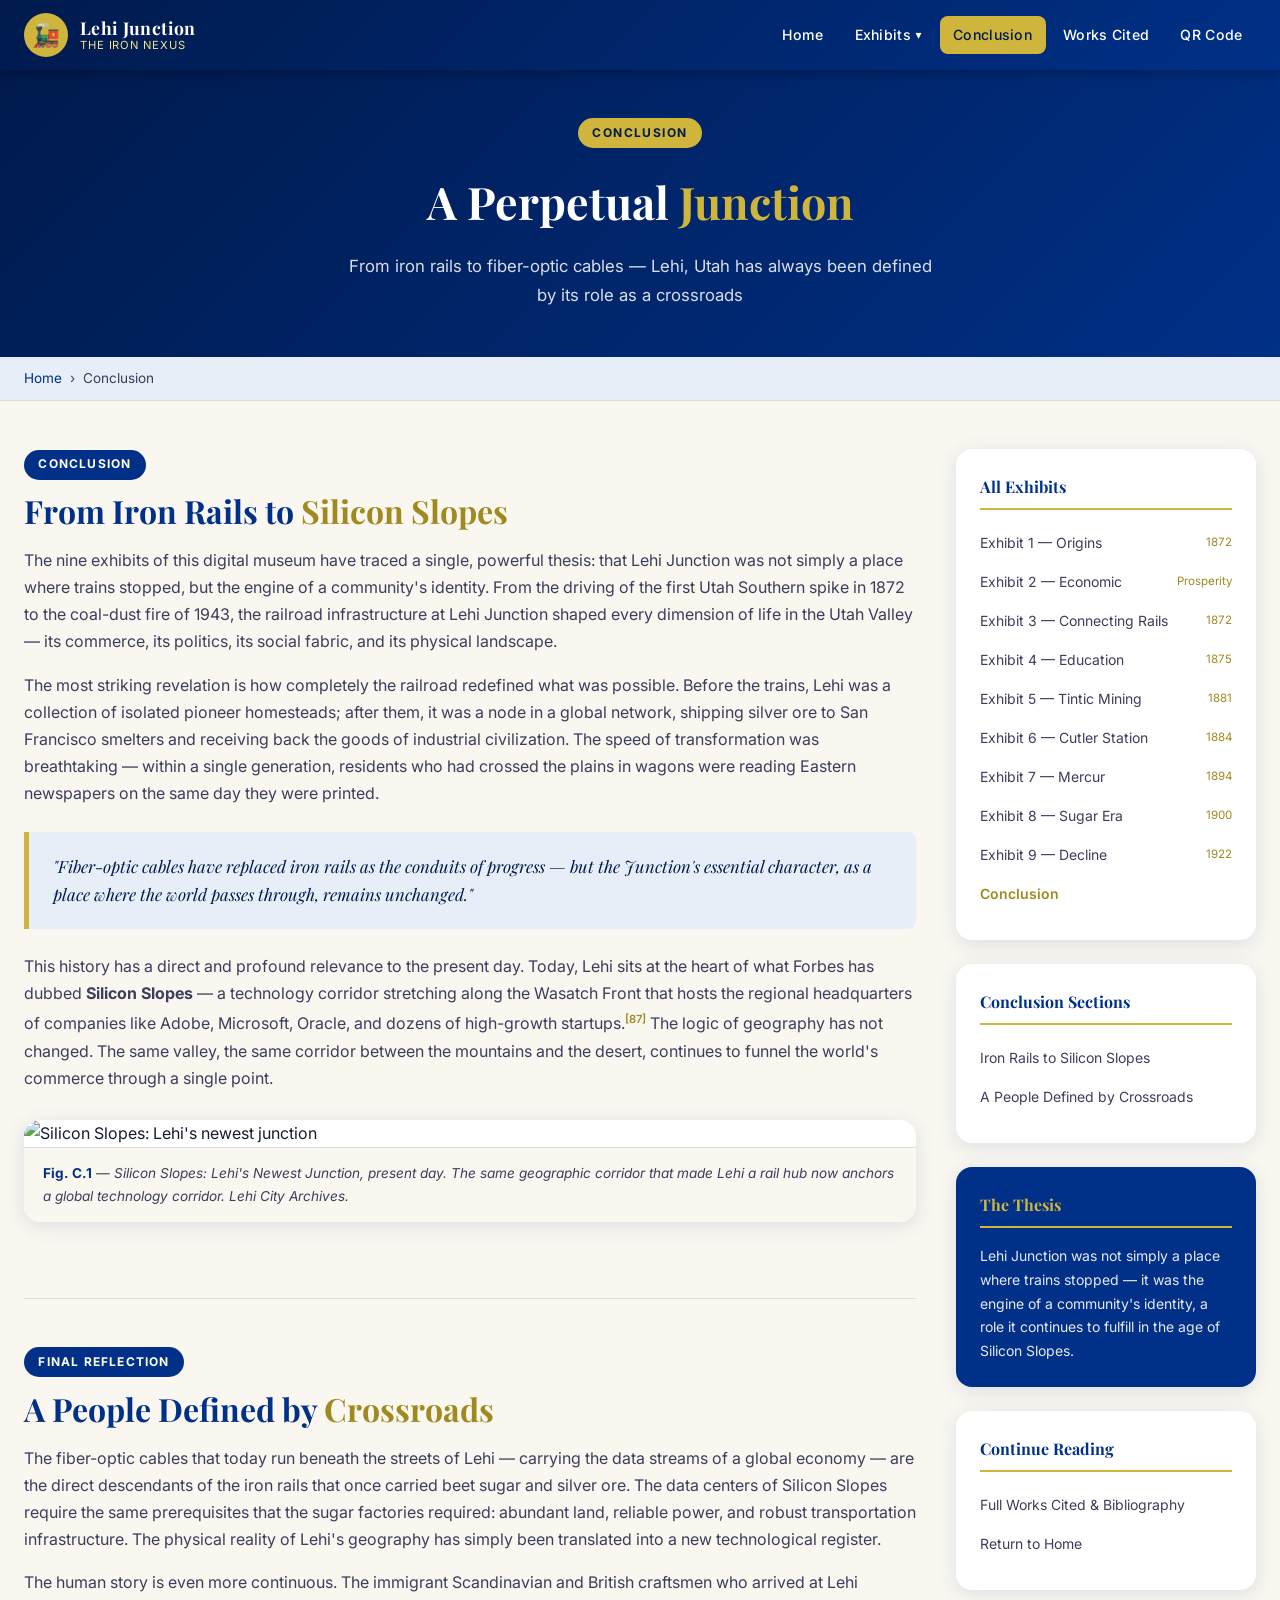
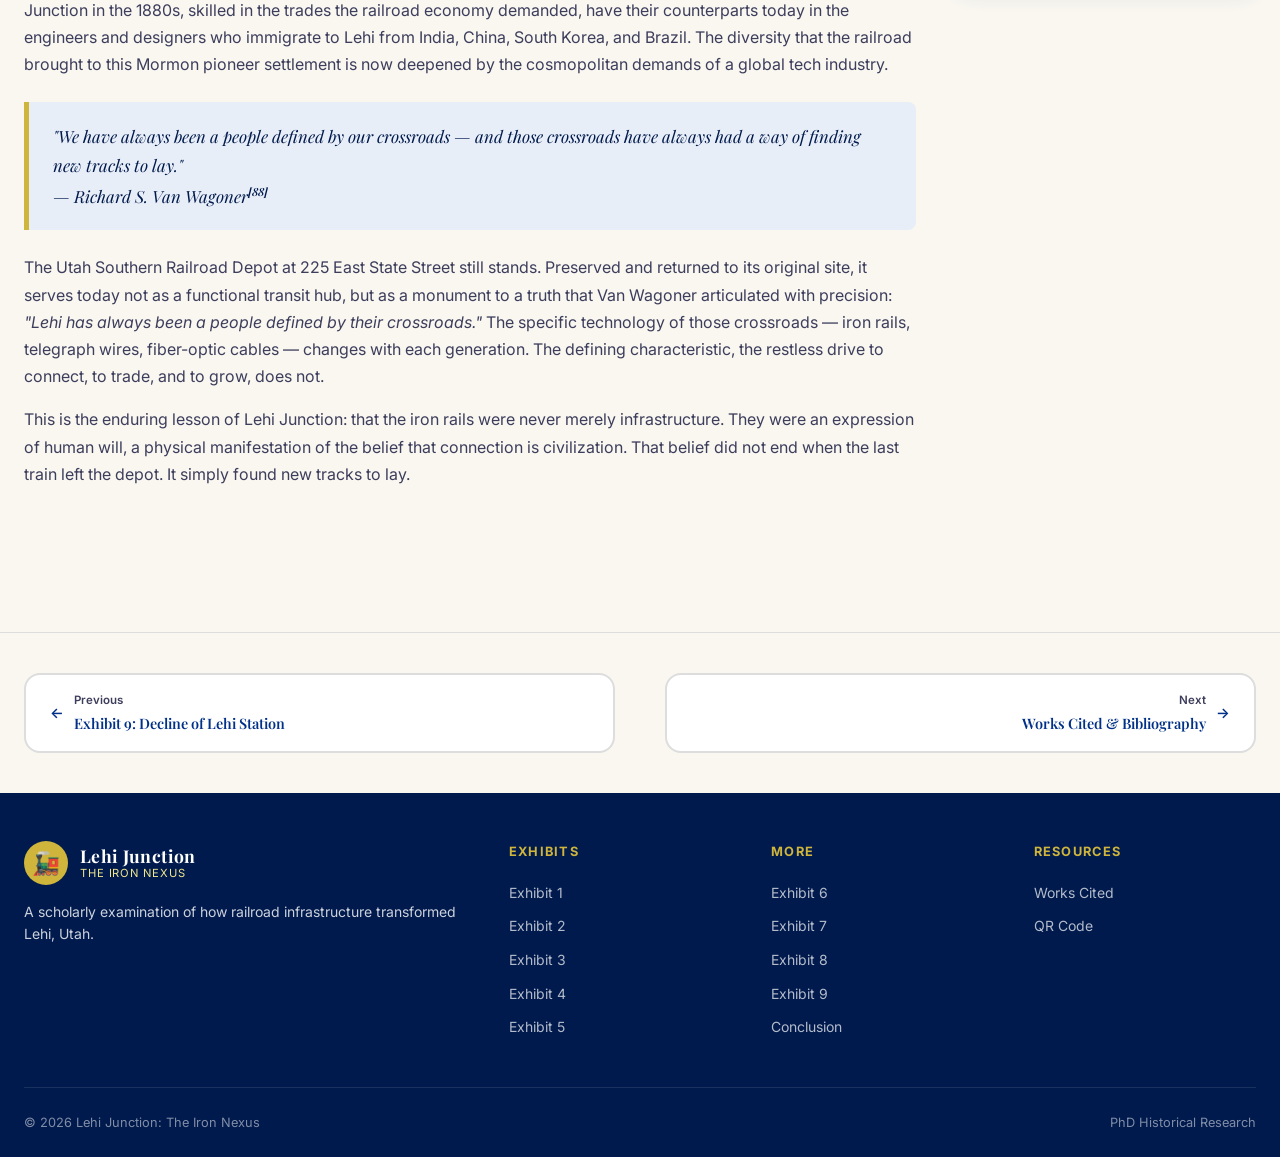
==== conclusion.html @ 0d0f98c5 "Initial commit: Iron Nexus PhD website — Lehi Junction: The Iron Nexus" ====
<!DOCTYPE html>
<html lang="en">
<head>
  <meta charset="UTF-8" /><meta name="viewport" content="width=device-width, initial-scale=1.0" />
  <meta name="description" content="Conclusion: A Perpetual Junction — From iron rails to fiber-optic cables, Lehi, Utah has always been defined by its role as a crossroads of commerce, culture, and connectivity." />
  <title>Conclusion: A Perpetual Junction | Lehi Junction: The Iron Nexus</title>
  <link rel="preconnect" href="https://fonts.googleapis.com" /><link rel="preconnect" href="https://fonts.gstatic.com" crossorigin />
  <link href="https://fonts.googleapis.com/css2?family=Playfair+Display:ital,wght@0,400;0,700;1,400&family=Inter:wght@400;500;600;700&display=swap" rel="stylesheet" />
  <link rel="stylesheet" href="css/styles.css" />
</head>
<body>
  <a class="skip-link" href="#main-content">Skip to main content</a>
  <header id="site-header" role="banner"><div class="header-inner"><a href="index.html" class="site-logo" aria-label="Iron Nexus Home"><div class="logo-icon">🚂</div><div class="logo-text"><span class="logo-title">Lehi Junction</span><span class="logo-sub">The Iron Nexus</span></div></a><button class="menu-toggle" aria-label="Toggle navigation" aria-expanded="false">☰</button><nav id="primary-nav" class="primary-nav" aria-label="Primary navigation"><a href="index.html">Home</a><div class="nav-dropdown"><a href="index.html#exhibits" aria-haspopup="true">Exhibits</a><ul class="dropdown-menu" role="menu"><li><a href="exhibit1.html">Exhibit 1 <span class="exhibit-year">1872</span></a></li><li><a href="exhibit2.html">Exhibit 2 <span class="exhibit-year">Economic</span></a></li><li><a href="exhibit3.html">Exhibit 3 <span class="exhibit-year">1872 Rails</span></a></li><li><a href="exhibit4.html">Exhibit 4 <span class="exhibit-year">1875</span></a></li><li><a href="exhibit5.html">Exhibit 5 <span class="exhibit-year">1881</span></a></li><li><a href="exhibit6.html">Exhibit 6 <span class="exhibit-year">1884</span></a></li><li><a href="exhibit7.html">Exhibit 7 <span class="exhibit-year">1894</span></a></li><li><a href="exhibit8.html">Exhibit 8 <span class="exhibit-year">1900</span></a></li><li><a href="exhibit9.html">Exhibit 9 <span class="exhibit-year">1922</span></a></li></ul></div><a href="conclusion.html">Conclusion</a><a href="works-cited.html">Works Cited</a><a href="index.html#qr-section">QR Code</a></nav></div></header>

  <div class="page-banner">
    <div class="banner-eyebrow">Conclusion</div>
    <h1>A Perpetual <span>Junction</span></h1>
    <p>From iron rails to fiber-optic cables — Lehi, Utah has always been defined by its role as a crossroads</p>
  </div>
  <nav class="breadcrumb" aria-label="Breadcrumb"><ol><li><a href="index.html">Home</a></li><li><span aria-current="page">Conclusion</span></li></ol></nav>

  <main id="main-content">
    <div class="exhibit-layout">
      <article class="exhibit-content">

        <section class="station" id="conclusion-main">
          <span class="station-label">Conclusion</span>
          <h2>From Iron Rails to <span>Silicon Slopes</span></h2>
          <p>The nine exhibits of this digital museum have traced a single, powerful thesis: that Lehi Junction was not simply a place where trains stopped, but the engine of a community's identity. From the driving of the first Utah Southern spike in 1872 to the coal-dust fire of 1943, the railroad infrastructure at Lehi Junction shaped every dimension of life in the Utah Valley — its commerce, its politics, its social fabric, and its physical landscape.</p>
          <p>The most striking revelation is how completely the railroad redefined what was possible. Before the trains, Lehi was a collection of isolated pioneer homesteads; after them, it was a node in a global network, shipping silver ore to San Francisco smelters and receiving back the goods of industrial civilization. The speed of transformation was breathtaking — within a single generation, residents who had crossed the plains in wagons were reading Eastern newspapers on the same day they were printed.</p>
          <div class="pull-quote">"Fiber-optic cables have replaced iron rails as the conduits of progress — but the Junction's essential character, as a place where the world passes through, remains unchanged."</div>
          <p>This history has a direct and profound relevance to the present day. Today, Lehi sits at the heart of what Forbes has dubbed <strong>Silicon Slopes</strong> — a technology corridor stretching along the Wasatch Front that hosts the regional headquarters of companies like Adobe, Microsoft, Oracle, and dozens of high-growth startups.<sup><a href="works-cited.html#fn87">[87]</a></sup> The logic of geography has not changed. The same valley, the same corridor between the mountains and the desert, continues to funnel the world's commerce through a single point.</p>
          <figure class="exhibit-figure">
            <img src="images/picture27.jpeg" alt="Silicon Slopes: Lehi's newest junction" />
            <figcaption><strong>Fig. C.1</strong> — Silicon Slopes: Lehi's Newest Junction, present day. The same geographic corridor that made Lehi a rail hub now anchors a global technology corridor. <em>Lehi City Archives.</em></figcaption>
          </figure>
        </section>

        <section class="station" id="conclusion-legacy">
          <span class="station-label">Final Reflection</span>
          <h2>A People Defined by <span>Crossroads</span></h2>
          <p>The fiber-optic cables that today run beneath the streets of Lehi — carrying the data streams of a global economy — are the direct descendants of the iron rails that once carried beet sugar and silver ore. The data centers of Silicon Slopes require the same prerequisites that the sugar factories required: abundant land, reliable power, and robust transportation infrastructure. The physical reality of Lehi's geography has simply been translated into a new technological register.</p>
          <p>The human story is even more continuous. The immigrant Scandinavian and British craftsmen who arrived at Lehi Junction in the 1880s, skilled in the trades the railroad economy demanded, have their counterparts today in the engineers and designers who immigrate to Lehi from India, China, South Korea, and Brazil. The diversity that the railroad brought to this Mormon pioneer settlement is now deepened by the cosmopolitan demands of a global tech industry.</p>
          <div class="pull-quote">"We have always been a people defined by our crossroads — and those crossroads have always had a way of finding new tracks to lay."<br><cite>— Richard S. Van Wagoner<sup><a href="works-cited.html#fn88" style="color:inherit;">[88]</a></sup></cite></div>
          <p>The Utah Southern Railroad Depot at 225 East State Street still stands. Preserved and returned to its original site, it serves today not as a functional transit hub, but as a monument to a truth that Van Wagoner articulated with precision: <em>"Lehi has always been a people defined by their crossroads."</em> The specific technology of those crossroads — iron rails, telegraph wires, fiber-optic cables — changes with each generation. The defining characteristic, the restless drive to connect, to trade, and to grow, does not.</p>
          <p>This is the enduring lesson of Lehi Junction: that the iron rails were never merely infrastructure. They were an expression of human will, a physical manifestation of the belief that connection is civilization. That belief did not end when the last train left the depot. It simply found new tracks to lay.</p>
        </section>

      </article>

      <aside class="exhibit-sidebar" aria-label="Exhibit navigation">
        <div class="sidebar-card"><h4>All Exhibits</h4><ul class="sidebar-nav-list"><li><a href="exhibit1.html">Exhibit 1 — Origins <span class="s-year">1872</span></a></li><li><a href="exhibit2.html">Exhibit 2 — Economic <span class="s-year">Prosperity</span></a></li><li><a href="exhibit3.html">Exhibit 3 — Connecting Rails <span class="s-year">1872</span></a></li><li><a href="exhibit4.html">Exhibit 4 — Education <span class="s-year">1875</span></a></li><li><a href="exhibit5.html">Exhibit 5 — Tintic Mining <span class="s-year">1881</span></a></li><li><a href="exhibit6.html">Exhibit 6 — Cutler Station <span class="s-year">1884</span></a></li><li><a href="exhibit7.html">Exhibit 7 — Mercur <span class="s-year">1894</span></a></li><li><a href="exhibit8.html">Exhibit 8 — Sugar Era <span class="s-year">1900</span></a></li><li><a href="exhibit9.html">Exhibit 9 — Decline <span class="s-year">1922</span></a></li><li><a href="conclusion.html" class="current">Conclusion</a></li></ul></div>
        <div class="sidebar-card"><h4>Conclusion Sections</h4><ul class="sidebar-nav-list"><li><a href="#conclusion-main">Iron Rails to Silicon Slopes</a></li><li><a href="#conclusion-legacy">A People Defined by Crossroads</a></li></ul></div>
        <div class="sidebar-card" style="background:var(--blue-primary);color:#fff;"><h4 style="color:var(--gold-primary);border-color:var(--gold-primary);">The Thesis</h4><p style="font-size:0.875rem;color:rgba(255,255,255,0.9);">Lehi Junction was not simply a place where trains stopped — it was the engine of a community's identity, a role it continues to fulfill in the age of Silicon Slopes.</p></div>
        <div class="sidebar-card"><h4>Continue Reading</h4><ul class="sidebar-nav-list"><li><a href="works-cited.html">Full Works Cited &amp; Bibliography</a></li><li><a href="index.html">Return to Home</a></li></ul></div>
      </aside>
    </div>

    <nav class="exhibit-pagination" aria-label="Exhibit navigation">
      <a href="exhibit9.html" class="prev"><span>←</span><span><span class="pag-label">Previous</span><span class="pag-title">Exhibit 9: Decline of Lehi Station</span></span></a>
      <a href="works-cited.html" class="next"><span><span class="pag-label">Next</span><span class="pag-title">Works Cited &amp; Bibliography</span></span><span>→</span></a>
    </nav>
  </main>

  <footer id="site-footer" role="contentinfo"><div class="footer-inner"><div class="footer-grid"><div class="footer-brand"><a href="index.html" class="site-logo"><div class="logo-icon">🚂</div><div class="logo-text"><span class="logo-title">Lehi Junction</span><span class="logo-sub">The Iron Nexus</span></div></a><p>A scholarly examination of how railroad infrastructure transformed Lehi, Utah.</p></div><div class="footer-col"><h5>Exhibits</h5><ul><li><a href="exhibit1.html">Exhibit 1</a></li><li><a href="exhibit2.html">Exhibit 2</a></li><li><a href="exhibit3.html">Exhibit 3</a></li><li><a href="exhibit4.html">Exhibit 4</a></li><li><a href="exhibit5.html">Exhibit 5</a></li></ul></div><div class="footer-col"><h5>More</h5><ul><li><a href="exhibit6.html">Exhibit 6</a></li><li><a href="exhibit7.html">Exhibit 7</a></li><li><a href="exhibit8.html">Exhibit 8</a></li><li><a href="exhibit9.html">Exhibit 9</a></li><li><a href="conclusion.html">Conclusion</a></li></ul></div><div class="footer-col"><h5>Resources</h5><ul><li><a href="works-cited.html">Works Cited</a></li><li><a href="index.html#qr-section">QR Code</a></li></ul></div></div><div class="footer-bottom"><span>&copy; 2026 Lehi Junction: The Iron Nexus</span><span>PhD Historical Research</span></div></div></footer>
  <script src="js/main.js"></script>
</body>
</html>
---- css/styles.css ----
/* ============================================================
   Iron Nexus — Lehi Junction Historical Website
   Color Theme: Blue (#003087) & Gold (#CFB53B)
   ============================================================ */

:root {
  --blue-primary: #003087;
  --blue-dark: #001a4d;
  --blue-mid: #1a4a8a;
  --blue-light: #e8eef7;
  --gold-primary: #CFB53B;
  --gold-light: #f0e68c;
  --gold-dark: #a08a20;
  --white: #ffffff;
  --off-white: #f9f7f0;
  --text-dark: #1a1a2e;
  --text-mid: #3d3d5c;
  --border: #ddd;
  --shadow: 0 4px 20px rgba(0, 48, 135, 0.12);
  --shadow-hover: 0 8px 32px rgba(0, 48, 135, 0.22);
  --radius: 8px;
  --radius-lg: 16px;
  --transition: all 0.3s ease;
  --font-serif: 'Playfair Display', 'Georgia', serif;
  --font-sans: 'Inter', 'Segoe UI', system-ui, sans-serif;
}

/* ── Reset & Base ── */
*, *::before, *::after { box-sizing: border-box; margin: 0; padding: 0; }

html { scroll-behavior: smooth; font-size: 16px; }

body {
  font-family: var(--font-sans);
  color: var(--text-dark);
  background: var(--off-white);
  line-height: 1.7;
  min-height: 100vh;
  display: flex;
  flex-direction: column;
}

img { max-width: 100%; height: auto; display: block; }
a { color: var(--blue-primary); text-decoration: none; transition: var(--transition); }
a:hover { color: var(--gold-dark); }
ul { list-style: none; }

/* ── Skip to Content ── */
.skip-link {
  position: absolute;
  top: -100%;
  left: 1rem;
  background: var(--gold-primary);
  color: var(--blue-dark);
  padding: 0.5rem 1rem;
  border-radius: var(--radius);
  font-weight: 700;
  z-index: 9999;
  transition: top 0.2s;
}
.skip-link:focus { top: 1rem; }

/* ── Header / Nav ── */
#site-header {
  background: linear-gradient(135deg, var(--blue-dark) 0%, var(--blue-primary) 100%);
  color: var(--white);
  position: sticky;
  top: 0;
  z-index: 1000;
  box-shadow: 0 2px 12px rgba(0,0,0,0.3);
}

.header-inner {
  max-width: 1280px;
  margin: 0 auto;
  padding: 0 1.5rem;
  display: flex;
  align-items: center;
  justify-content: space-between;
  height: 70px;
}

.site-logo {
  display: flex;
  align-items: center;
  gap: 0.75rem;
  text-decoration: none;
}
.site-logo .logo-icon {
  width: 44px;
  height: 44px;
  background: var(--gold-primary);
  border-radius: 50%;
  display: flex;
  align-items: center;
  justify-content: center;
  font-size: 1.4rem;
  flex-shrink: 0;
}
.site-logo .logo-text {
  display: flex;
  flex-direction: column;
  line-height: 1.15;
}
.site-logo .logo-title {
  font-family: var(--font-serif);
  font-size: 1.1rem;
  font-weight: 700;
  color: var(--white);
  letter-spacing: 0.02em;
}
.site-logo .logo-sub {
  font-size: 0.7rem;
  color: var(--gold-light);
  letter-spacing: 0.08em;
  text-transform: uppercase;
}

/* Desktop Nav */
.primary-nav { display: flex; align-items: center; gap: 0.25rem; }
.primary-nav a {
  color: var(--white);
  padding: 0.45rem 0.85rem;
  border-radius: var(--radius);
  font-size: 0.88rem;
  font-weight: 500;
  letter-spacing: 0.02em;
  transition: var(--transition);
  white-space: nowrap;
}
.primary-nav a:hover,
.primary-nav a.active {
  background: var(--gold-primary);
  color: var(--blue-dark);
}

/* Exhibits Dropdown */
.nav-dropdown { position: relative; }
.nav-dropdown > a {
  display: flex;
  align-items: center;
  gap: 0.3rem;
}
.nav-dropdown > a::after {
  content: '▾';
  font-size: 0.75rem;
}
.dropdown-menu {
  display: none;
  position: absolute;
  top: calc(100% + 0.5rem);
  left: 0;
  background: var(--blue-dark);
  border: 1px solid var(--gold-primary);
  border-radius: var(--radius);
  min-width: 260px;
  padding: 0.5rem 0;
  box-shadow: var(--shadow-hover);
  z-index: 200;
}
.nav-dropdown:hover .dropdown-menu,
.nav-dropdown:focus-within .dropdown-menu { display: block; }
.dropdown-menu a {
  display: block;
  padding: 0.55rem 1.2rem;
  font-size: 0.85rem;
  border-radius: 0;
  color: var(--white);
}
.dropdown-menu a:hover {
  background: var(--gold-primary);
  color: var(--blue-dark);
}
.dropdown-menu .exhibit-year {
  color: var(--gold-light);
  font-size: 0.75rem;
  margin-left: 0.4rem;
}

/* Mobile Menu Toggle */
.menu-toggle {
  display: none;
  background: none;
  border: 2px solid var(--gold-primary);
  color: var(--white);
  padding: 0.4rem 0.7rem;
  border-radius: var(--radius);
  cursor: pointer;
  font-size: 1.3rem;
  line-height: 1;
}

/* ── Hero ── */
.hero {
  background: linear-gradient(160deg, var(--blue-dark) 0%, var(--blue-primary) 50%, var(--blue-mid) 100%);
  color: var(--white);
  padding: 5rem 1.5rem 4rem;
  text-align: center;
  position: relative;
  overflow: hidden;
}
.hero::before {
  content: '';
  position: absolute;
  inset: 0;
  background: url("data:image/svg+xml,%3Csvg width='60' height='60' viewBox='0 0 60 60' xmlns='http://www.w3.org/2000/svg'%3E%3Cg fill='none' fill-rule='evenodd'%3E%3Cg fill='%23CFB53B' fill-opacity='0.04'%3E%3Cpath d='M36 34v-4h-2v4h-4v2h4v4h2v-4h4v-2h-4zm0-30V0h-2v4h-4v2h4v4h2V6h4V4h-4zM6 34v-4H4v4H0v2h4v4h2v-4h4v-2H6zM6 4V0H4v4H0v2h4v4h2V6h4V4H6z'/%3E%3C/g%3E%3C/g%3E%3C/svg%3E");
}
.hero-inner { max-width: 880px; margin: 0 auto; position: relative; }
.hero-eyebrow {
  display: inline-block;
  background: var(--gold-primary);
  color: var(--blue-dark);
  font-size: 0.78rem;
  font-weight: 700;
  letter-spacing: 0.12em;
  text-transform: uppercase;
  padding: 0.35rem 1rem;
  border-radius: 100px;
  margin-bottom: 1.5rem;
}
.hero h1 {
  font-family: var(--font-serif);
  font-size: clamp(2.2rem, 5vw, 3.8rem);
  font-weight: 700;
  line-height: 1.2;
  margin-bottom: 1.25rem;
  letter-spacing: -0.01em;
}
.hero h1 span { color: var(--gold-primary); }
.hero-subtitle {
  font-size: clamp(1rem, 2vw, 1.2rem);
  color: rgba(255,255,255,0.85);
  max-width: 640px;
  margin: 0 auto 2.5rem;
}
.hero-cta-group { display: flex; gap: 1rem; justify-content: center; flex-wrap: wrap; }
.btn {
  display: inline-flex;
  align-items: center;
  gap: 0.5rem;
  padding: 0.75rem 1.75rem;
  border-radius: 100px;
  font-size: 0.95rem;
  font-weight: 600;
  cursor: pointer;
  border: 2px solid transparent;
  transition: var(--transition);
  text-decoration: none;
}
.btn-primary {
  background: var(--gold-primary);
  color: var(--blue-dark);
  border-color: var(--gold-primary);
}
.btn-primary:hover {
  background: var(--gold-dark);
  border-color: var(--gold-dark);
  color: var(--white);
  transform: translateY(-2px);
  box-shadow: 0 6px 20px rgba(207,181,59,0.4);
}
.btn-outline {
  background: transparent;
  color: var(--white);
  border-color: rgba(255,255,255,0.5);
}
.btn-outline:hover {
  background: rgba(255,255,255,0.1);
  border-color: var(--white);
  color: var(--white);
  transform: translateY(-2px);
}

/* ── Page Banner (inner pages) ── */
.page-banner {
  background: linear-gradient(135deg, var(--blue-dark) 0%, var(--blue-primary) 100%);
  color: var(--white);
  padding: 3rem 1.5rem;
  text-align: center;
}
.page-banner .banner-eyebrow {
  display: inline-block;
  background: var(--gold-primary);
  color: var(--blue-dark);
  font-size: 0.75rem;
  font-weight: 700;
  letter-spacing: 0.12em;
  text-transform: uppercase;
  padding: 0.3rem 0.9rem;
  border-radius: 100px;
  margin-bottom: 1rem;
}
.page-banner h1 {
  font-family: var(--font-serif);
  font-size: clamp(1.8rem, 4vw, 2.8rem);
  font-weight: 700;
  margin-bottom: 0.75rem;
}
.page-banner h1 span { color: var(--gold-primary); }
.page-banner p {
  color: rgba(255,255,255,0.85);
  font-size: 1.05rem;
  max-width: 600px;
  margin: 0 auto;
}

/* ── Breadcrumb ── */
.breadcrumb {
  background: var(--blue-light);
  border-bottom: 1px solid var(--border);
  padding: 0.6rem 1.5rem;
}
.breadcrumb ol {
  max-width: 1280px;
  margin: 0 auto;
  display: flex;
  align-items: center;
  gap: 0.5rem;
  flex-wrap: wrap;
  list-style: none;
  font-size: 0.85rem;
}
.breadcrumb li + li::before { content: '›'; color: var(--text-mid); margin-right: 0.5rem; }
.breadcrumb a { color: var(--blue-primary); }
.breadcrumb span { color: var(--text-mid); }

/* ── Main Content ── */
main { flex: 1; }
.container {
  max-width: 1280px;
  margin: 0 auto;
  padding: 0 1.5rem;
}
.section { padding: 4rem 1.5rem; }
.section-center { text-align: center; }
.section-title {
  font-family: var(--font-serif);
  font-size: clamp(1.6rem, 3vw, 2.4rem);
  font-weight: 700;
  color: var(--blue-primary);
  margin-bottom: 0.5rem;
}
.section-title span { color: var(--gold-dark); }
.section-lead {
  color: var(--text-mid);
  font-size: 1.05rem;
  max-width: 640px;
  margin: 0 auto 2.5rem;
}
.gold-rule {
  width: 60px;
  height: 4px;
  background: var(--gold-primary);
  border-radius: 2px;
  margin: 0.75rem auto 2rem;
}

/* ── Exhibit Grid (Home) ── */
.exhibit-grid {
  display: grid;
  grid-template-columns: repeat(auto-fill, minmax(300px, 1fr));
  gap: 1.75rem;
  max-width: 1280px;
  margin: 0 auto;
}
.exhibit-card {
  background: var(--white);
  border-radius: var(--radius-lg);
  overflow: hidden;
  box-shadow: var(--shadow);
  transition: var(--transition);
  display: flex;
  flex-direction: column;
}
.exhibit-card:hover {
  transform: translateY(-5px);
  box-shadow: var(--shadow-hover);
}
.card-thumb {
  height: 200px;
  overflow: hidden;
  background: var(--blue-light);
  position: relative;
}
.card-thumb img {
  width: 100%;
  height: 100%;
  object-fit: cover;
  transition: transform 0.4s ease;
}
.exhibit-card:hover .card-thumb img { transform: scale(1.05); }
.card-thumb .card-year-badge {
  position: absolute;
  top: 1rem;
  left: 1rem;
  background: var(--gold-primary);
  color: var(--blue-dark);
  font-size: 0.75rem;
  font-weight: 700;
  padding: 0.25rem 0.7rem;
  border-radius: 100px;
  letter-spacing: 0.06em;
}
.card-thumb .card-no-img {
  width: 100%;
  height: 100%;
  display: flex;
  align-items: center;
  justify-content: center;
  font-size: 3rem;
  color: var(--blue-primary);
  opacity: 0.35;
}
.card-body {
  padding: 1.4rem 1.5rem;
  flex: 1;
  display: flex;
  flex-direction: column;
}
.card-exhibit-num {
  font-size: 0.73rem;
  font-weight: 700;
  letter-spacing: 0.1em;
  text-transform: uppercase;
  color: var(--gold-dark);
  margin-bottom: 0.3rem;
}
.card-body h3 {
  font-family: var(--font-serif);
  font-size: 1.15rem;
  color: var(--blue-primary);
  margin-bottom: 0.6rem;
  line-height: 1.3;
}
.card-body p {
  font-size: 0.9rem;
  color: var(--text-mid);
  flex: 1;
  margin-bottom: 1.2rem;
}
.card-link {
  display: inline-flex;
  align-items: center;
  gap: 0.4rem;
  font-size: 0.88rem;
  font-weight: 600;
  color: var(--blue-primary);
  border-bottom: 2px solid transparent;
  padding-bottom: 2px;
  transition: var(--transition);
  align-self: flex-start;
}
.card-link:hover {
  color: var(--gold-dark);
  border-color: var(--gold-primary);
}
.card-link::after { content: '→'; }

/* ── Exhibit Page Layout ── */
.exhibit-layout {
  display: grid;
  grid-template-columns: 1fr 300px;
  gap: 2.5rem;
  max-width: 1280px;
  margin: 0 auto;
  padding: 3rem 1.5rem;
}
.exhibit-content {}
.exhibit-sidebar {}

/* Stations */
.station {
  margin-bottom: 3rem;
  padding-bottom: 3rem;
  border-bottom: 1px solid var(--border);
}
.station:last-child { border-bottom: none; }
.station-label {
  display: inline-flex;
  align-items: center;
  gap: 0.5rem;
  background: var(--blue-primary);
  color: var(--white);
  font-size: 0.75rem;
  font-weight: 700;
  letter-spacing: 0.1em;
  text-transform: uppercase;
  padding: 0.3rem 0.9rem;
  border-radius: 100px;
  margin-bottom: 0.75rem;
}
.station h2 {
  font-family: var(--font-serif);
  font-size: clamp(1.4rem, 2.5vw, 2rem);
  color: var(--blue-primary);
  margin-bottom: 1rem;
  line-height: 1.25;
}
.station h2 span { color: var(--gold-dark); }
.station p { margin-bottom: 1rem; color: var(--text-mid); }
.station p:last-child { margin-bottom: 0; }

/* Pull Quote */
.pull-quote {
  border-left: 5px solid var(--gold-primary);
  background: var(--blue-light);
  padding: 1.25rem 1.5rem;
  border-radius: 0 var(--radius) var(--radius) 0;
  margin: 1.5rem 0;
  font-family: var(--font-serif);
  font-size: 1.05rem;
  color: var(--blue-dark);
  font-style: italic;
}

/* Exhibit Images */
.exhibit-figure {
  margin: 1.75rem 0;
  background: var(--white);
  border-radius: var(--radius-lg);
  overflow: hidden;
  box-shadow: var(--shadow);
}
.exhibit-figure img {
  width: 100%;
  height: auto;
  max-height: 480px;
  object-fit: cover;
}
.exhibit-figure figcaption {
  padding: 0.85rem 1.2rem;
  font-size: 0.85rem;
  color: var(--text-mid);
  border-top: 1px solid var(--border);
  background: var(--off-white);
  font-style: italic;
}
.exhibit-figure figcaption strong {
  color: var(--blue-primary);
  font-style: normal;
}

/* Two-column figure row */
.figure-row {
  display: grid;
  grid-template-columns: 1fr 1fr;
  gap: 1.25rem;
  margin: 1.75rem 0;
}

/* Footnote references */
sup a {
  font-size: 0.7rem;
  color: var(--gold-dark);
  font-weight: 600;
}
sup a:hover { color: var(--blue-primary); }

/* ── Sidebar ── */
.sidebar-card {
  background: var(--white);
  border-radius: var(--radius-lg);
  padding: 1.5rem;
  box-shadow: var(--shadow);
  margin-bottom: 1.5rem;
}
.sidebar-card h4 {
  font-family: var(--font-serif);
  font-size: 1rem;
  color: var(--blue-primary);
  margin-bottom: 1rem;
  padding-bottom: 0.5rem;
  border-bottom: 2px solid var(--gold-primary);
}
.sidebar-nav-list li { margin-bottom: 0.35rem; }
.sidebar-nav-list a {
  font-size: 0.875rem;
  color: var(--text-mid);
  display: flex;
  align-items: center;
  gap: 0.4rem;
  padding: 0.3rem 0;
  transition: var(--transition);
}
.sidebar-nav-list a:hover { color: var(--blue-primary); padding-left: 0.3rem; }
.sidebar-nav-list a.current { color: var(--gold-dark); font-weight: 600; }
.sidebar-nav-list a .s-year {
  font-size: 0.72rem;
  color: var(--gold-dark);
  margin-left: auto;
}

/* ── QR Code Section ── */
.qr-section {
  background: linear-gradient(135deg, var(--blue-dark) 0%, var(--blue-primary) 100%);
  color: var(--white);
  padding: 4rem 1.5rem;
  text-align: center;
}
.qr-inner { max-width: 700px; margin: 0 auto; }
.qr-section h2 {
  font-family: var(--font-serif);
  font-size: 2rem;
  margin-bottom: 0.75rem;
}
.qr-section h2 span { color: var(--gold-primary); }
.qr-section p {
  color: rgba(255,255,255,0.85);
  margin-bottom: 2rem;
  font-size: 1rem;
}
.qr-box {
  display: inline-flex;
  flex-direction: column;
  align-items: center;
  gap: 1rem;
  background: var(--white);
  padding: 2rem;
  border-radius: var(--radius-lg);
  box-shadow: 0 8px 40px rgba(0,0,0,0.3);
}
.qr-box img { width: 200px; height: 200px; }
.qr-box p {
  color: var(--blue-primary);
  font-size: 0.85rem;
  font-weight: 600;
  margin: 0;
}

/* ── Timeline (Home page) ── */
.timeline {
  position: relative;
  max-width: 900px;
  margin: 0 auto;
  padding: 2rem 0;
}
.timeline::before {
  content: '';
  position: absolute;
  left: 50%;
  top: 0;
  bottom: 0;
  width: 3px;
  background: linear-gradient(to bottom, var(--gold-primary), var(--blue-primary));
  transform: translateX(-50%);
}
.timeline-item {
  display: flex;
  justify-content: flex-end;
  padding-right: calc(50% + 2rem);
  margin-bottom: 2.5rem;
  position: relative;
}
.timeline-item:nth-child(even) {
  justify-content: flex-start;
  padding-right: 0;
  padding-left: calc(50% + 2rem);
}
.timeline-dot {
  position: absolute;
  left: 50%;
  top: 1rem;
  transform: translateX(-50%);
  width: 16px;
  height: 16px;
  background: var(--gold-primary);
  border: 3px solid var(--white);
  border-radius: 50%;
  box-shadow: 0 0 0 3px var(--blue-primary);
  z-index: 1;
}
.timeline-card {
  background: var(--white);
  border-radius: var(--radius-lg);
  padding: 1.25rem 1.5rem;
  box-shadow: var(--shadow);
  max-width: 360px;
  transition: var(--transition);
}
.timeline-card:hover { box-shadow: var(--shadow-hover); transform: scale(1.02); }
.timeline-year {
  font-size: 0.75rem;
  font-weight: 700;
  letter-spacing: 0.08em;
  color: var(--gold-dark);
  text-transform: uppercase;
  margin-bottom: 0.3rem;
}
.timeline-card h4 {
  font-family: var(--font-serif);
  font-size: 1rem;
  color: var(--blue-primary);
  margin-bottom: 0.4rem;
}
.timeline-card p { font-size: 0.875rem; color: var(--text-mid); }
.timeline-card a {
  font-size: 0.82rem;
  font-weight: 600;
  color: var(--blue-primary);
  display: inline-flex;
  align-items: center;
  gap: 0.3rem;
  margin-top: 0.6rem;
}
.timeline-card a:hover { color: var(--gold-dark); }

/* ── Stats Bar ── */
.stats-bar {
  background: var(--blue-primary);
  color: var(--white);
  padding: 2.5rem 1.5rem;
}
.stats-grid {
  max-width: 1280px;
  margin: 0 auto;
  display: grid;
  grid-template-columns: repeat(auto-fit, minmax(160px, 1fr));
  gap: 1.5rem;
  text-align: center;
}
.stat-item {}
.stat-num {
  font-family: var(--font-serif);
  font-size: 2.5rem;
  font-weight: 700;
  color: var(--gold-primary);
  line-height: 1;
  margin-bottom: 0.25rem;
}
.stat-label { font-size: 0.85rem; color: rgba(255,255,255,0.8); letter-spacing: 0.04em; }

/* ── Works Cited ── */
.works-cited-section {
  max-width: 1280px;
  margin: 0 auto 2rem;
  padding: 0 1.5rem;
}
.works-cited-section .section-heading {
  font-family: var(--font-serif);
  font-size: 2rem;
  color: var(--blue-primary);
  margin-bottom: 1.5rem;
  padding-bottom: 0.5rem;
  border-bottom: 3px solid var(--gold-primary);
}
.citation-card {
  background: var(--white);
  border-radius: var(--radius);
  padding: 1.25rem 1.5rem;
  box-shadow: var(--shadow);
  border-left: 4px solid var(--gold-primary);
  font-size: 0.88rem;
  color: var(--text-mid);
  line-height: 1.6;
}
.citation-card h4 {
  font-size: 0.95rem;
  font-weight: 700;
  color: var(--blue-primary);
  margin-bottom: 0.4rem;
  border: none;
  padding: 0;
}
.citation-card p { margin: 0; }
.footnotes-list {
  max-width: 960px;
  margin: 0 auto;
  padding-left: 1.5rem;
  columns: 2;
  column-gap: 2.5rem;
}
.footnotes-list li {
  font-size: 0.83rem;
  color: var(--text-mid);
  line-height: 1.6;
  margin-bottom: 0.5rem;
  break-inside: avoid;
}
.works-cited-grid {
  display: grid;
  grid-template-columns: repeat(auto-fill, minmax(340px, 1fr));
  gap: 1.5rem;
  max-width: 1280px;
  margin: 0 auto;
}
.citation-entry {
  background: var(--white);
  border-radius: var(--radius);
  padding: 1.25rem 1.5rem;
  box-shadow: var(--shadow);
  border-left: 4px solid var(--gold-primary);
  font-size: 0.88rem;
  color: var(--text-mid);
  line-height: 1.6;
}
.citation-entry .cite-num {
  display: inline-block;
  background: var(--blue-primary);
  color: var(--white);
  font-size: 0.72rem;
  font-weight: 700;
  padding: 0.15rem 0.5rem;
  border-radius: 4px;
  margin-bottom: 0.5rem;
}
.citation-entry a { color: var(--blue-primary); word-break: break-all; }
.photo-credit-list {
  max-width: 1280px;
  margin: 0 auto;
  columns: 2;
  column-gap: 2rem;
}
.photo-credit-list li {
  font-size: 0.85rem;
  color: var(--text-mid);
  margin-bottom: 0.75rem;
  break-inside: avoid;
  padding-left: 1rem;
  border-left: 3px solid var(--gold-primary);
}

/* ── Exhibit Navigation (prev/next) ── */
.exhibit-pagination {
  display: flex;
  justify-content: space-between;
  gap: 1rem;
  padding: 2.5rem 1.5rem;
  max-width: 1280px;
  margin: 0 auto;
  border-top: 1px solid var(--border);
}
.exhibit-pagination a {
  display: flex;
  align-items: center;
  gap: 0.6rem;
  background: var(--white);
  border: 2px solid var(--border);
  border-radius: var(--radius-lg);
  padding: 1rem 1.5rem;
  font-size: 0.9rem;
  font-weight: 600;
  color: var(--blue-primary);
  transition: var(--transition);
  flex: 1;
  max-width: 48%;
}
.exhibit-pagination a:hover {
  border-color: var(--gold-primary);
  background: var(--blue-light);
  transform: translateY(-2px);
}
.exhibit-pagination a.next { justify-content: flex-end; text-align: right; }
.exhibit-pagination .pag-label { font-size: 0.72rem; color: var(--text-mid); display: block; }
.exhibit-pagination .pag-title { font-family: var(--font-serif); display: block; }

/* ── Footer ── */
#site-footer {
  background: var(--blue-dark);
  color: rgba(255,255,255,0.8);
  padding: 3rem 1.5rem 1.5rem;
}
.footer-inner {
  max-width: 1280px;
  margin: 0 auto;
}
.footer-grid {
  display: grid;
  grid-template-columns: 2fr 1fr 1fr 1fr;
  gap: 2.5rem;
  margin-bottom: 2.5rem;
}
.footer-brand .site-logo { margin-bottom: 1rem; }
.footer-brand p { font-size: 0.875rem; line-height: 1.6; }
.footer-col h5 {
  color: var(--gold-primary);
  font-size: 0.8rem;
  font-weight: 700;
  letter-spacing: 0.1em;
  text-transform: uppercase;
  margin-bottom: 1rem;
}
.footer-col ul li { margin-bottom: 0.4rem; }
.footer-col a {
  color: rgba(255,255,255,0.7);
  font-size: 0.875rem;
  transition: var(--transition);
}
.footer-col a:hover { color: var(--gold-primary); }
.footer-bottom {
  border-top: 1px solid rgba(255,255,255,0.1);
  padding-top: 1.5rem;
  display: flex;
  justify-content: space-between;
  align-items: center;
  flex-wrap: wrap;
  gap: 0.75rem;
  font-size: 0.8rem;
  color: rgba(255,255,255,0.5);
}
.footer-bottom a { color: var(--gold-primary); }

/* ── Utility ── */
.text-gold { color: var(--gold-primary); }
.text-blue { color: var(--blue-primary); }
.bg-blue-light { background: var(--blue-light); }
.visually-hidden { position: absolute; width: 1px; height: 1px; overflow: hidden; clip: rect(0,0,0,0); }
.fade-in { animation: fadeIn 0.6s ease both; }
@keyframes fadeIn { from { opacity: 0; transform: translateY(16px); } to { opacity: 1; transform: none; } }

/* ── Responsive ── */
@media (max-width: 1024px) {
  .exhibit-layout { grid-template-columns: 1fr; }
  .exhibit-sidebar { order: -1; }
  .timeline::before { left: 1.5rem; }
  .timeline-item,
  .timeline-item:nth-child(even) {
    justify-content: flex-start;
    padding-right: 0;
    padding-left: 4.5rem;
  }
  .timeline-dot { left: 1.5rem; }
  .timeline-card { max-width: 100%; }
  .footer-grid { grid-template-columns: 1fr 1fr; }
}
@media (max-width: 768px) {
  .primary-nav { display: none; flex-direction: column; position: absolute; top: 70px; left: 0; right: 0; background: var(--blue-dark); padding: 1rem; border-top: 2px solid var(--gold-primary); gap: 0.1rem; }
  .primary-nav.open { display: flex; }
  .menu-toggle { display: block; }
  .dropdown-menu { position: static; border: none; background: rgba(255,255,255,0.05); box-shadow: none; padding-left: 1rem; }
  .nav-dropdown:hover .dropdown-menu { display: none; }
  .nav-dropdown.open .dropdown-menu { display: block; }
  .figure-row { grid-template-columns: 1fr; }
  .photo-credit-list { columns: 1; }
  .footer-grid { grid-template-columns: 1fr; }
  .exhibit-pagination { flex-direction: column; }
  .exhibit-pagination a { max-width: 100%; }
  .works-cited-grid { grid-template-columns: 1fr; }
}
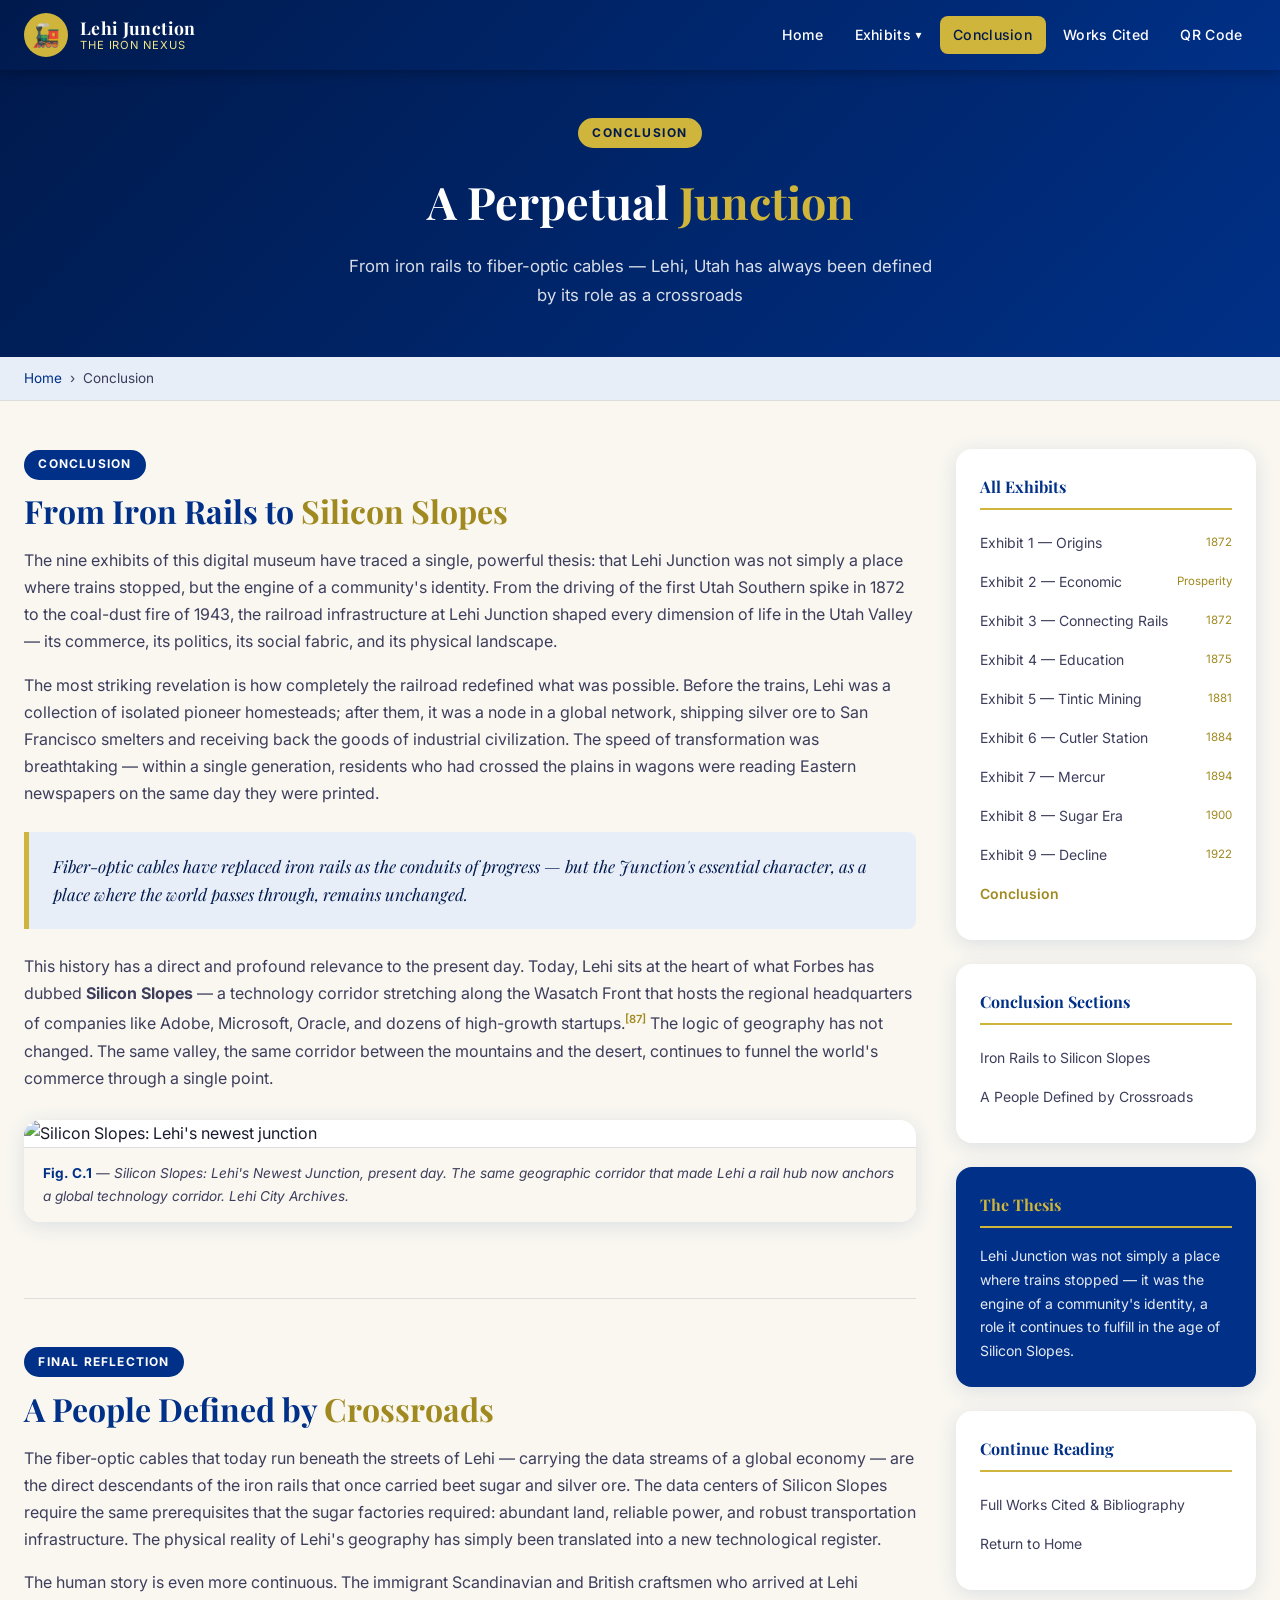
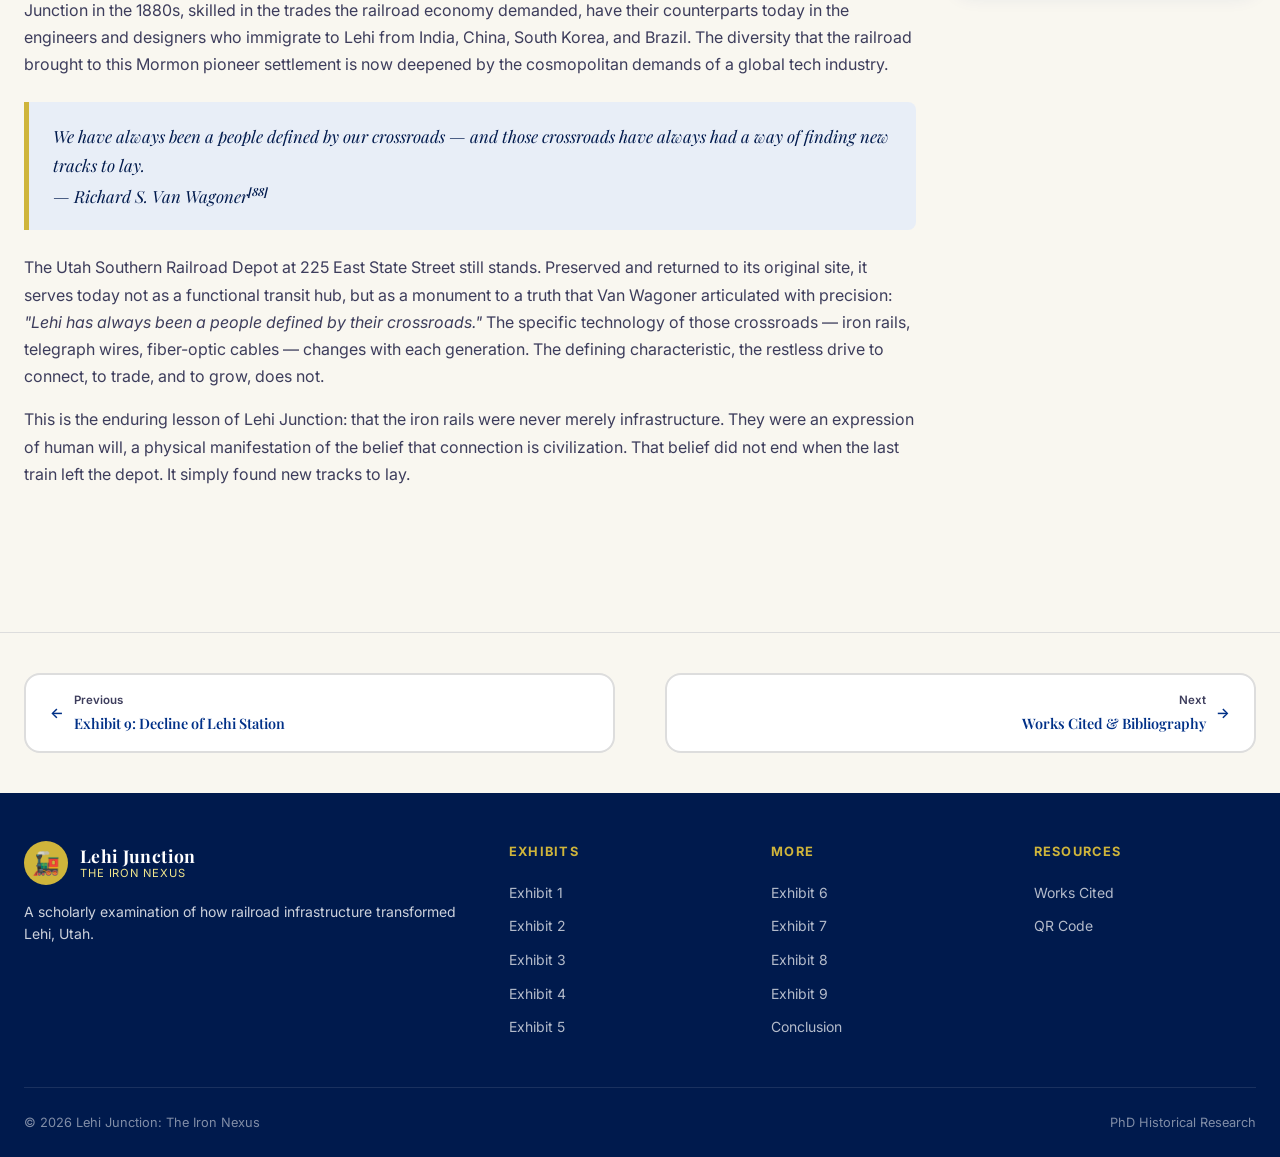
==== commit 09875101: "Move depot photo to homepage hero; remove pull-quote quotation marks; remove Victorian Eclectic quot" ====
--- a/conclusion.html
+++ b/conclusion.html
@@ -28,7 +28,7 @@
           <h2>From Iron Rails to <span>Silicon Slopes</span></h2>
           <p>The nine exhibits of this digital museum have traced a single, powerful thesis: that Lehi Junction was not simply a place where trains stopped, but the engine of a community's identity. From the driving of the first Utah Southern spike in 1872 to the coal-dust fire of 1943, the railroad infrastructure at Lehi Junction shaped every dimension of life in the Utah Valley — its commerce, its politics, its social fabric, and its physical landscape.</p>
           <p>The most striking revelation is how completely the railroad redefined what was possible. Before the trains, Lehi was a collection of isolated pioneer homesteads; after them, it was a node in a global network, shipping silver ore to San Francisco smelters and receiving back the goods of industrial civilization. The speed of transformation was breathtaking — within a single generation, residents who had crossed the plains in wagons were reading Eastern newspapers on the same day they were printed.</p>
-          <div class="pull-quote">"Fiber-optic cables have replaced iron rails as the conduits of progress — but the Junction's essential character, as a place where the world passes through, remains unchanged."</div>
+          <div class="pull-quote">Fiber-optic cables have replaced iron rails as the conduits of progress — but the Junction's essential character, as a place where the world passes through, remains unchanged.</div>
           <p>This history has a direct and profound relevance to the present day. Today, Lehi sits at the heart of what Forbes has dubbed <strong>Silicon Slopes</strong> — a technology corridor stretching along the Wasatch Front that hosts the regional headquarters of companies like Adobe, Microsoft, Oracle, and dozens of high-growth startups.<sup><a href="works-cited.html#fn87">[87]</a></sup> The logic of geography has not changed. The same valley, the same corridor between the mountains and the desert, continues to funnel the world's commerce through a single point.</p>
           <figure class="exhibit-figure">
             <img src="images/picture27.jpeg" alt="Silicon Slopes: Lehi's newest junction" />
@@ -41,7 +41,7 @@
           <h2>A People Defined by <span>Crossroads</span></h2>
           <p>The fiber-optic cables that today run beneath the streets of Lehi — carrying the data streams of a global economy — are the direct descendants of the iron rails that once carried beet sugar and silver ore. The data centers of Silicon Slopes require the same prerequisites that the sugar factories required: abundant land, reliable power, and robust transportation infrastructure. The physical reality of Lehi's geography has simply been translated into a new technological register.</p>
           <p>The human story is even more continuous. The immigrant Scandinavian and British craftsmen who arrived at Lehi Junction in the 1880s, skilled in the trades the railroad economy demanded, have their counterparts today in the engineers and designers who immigrate to Lehi from India, China, South Korea, and Brazil. The diversity that the railroad brought to this Mormon pioneer settlement is now deepened by the cosmopolitan demands of a global tech industry.</p>
-          <div class="pull-quote">"We have always been a people defined by our crossroads — and those crossroads have always had a way of finding new tracks to lay."<br><cite>— Richard S. Van Wagoner<sup><a href="works-cited.html#fn88" style="color:inherit;">[88]</a></sup></cite></div>
+          <div class="pull-quote">We have always been a people defined by our crossroads — and those crossroads have always had a way of finding new tracks to lay.<br><cite>— Richard S. Van Wagoner<sup><a href="works-cited.html#fn88" style="color:inherit;">[88]</a></sup></cite></div>
           <p>The Utah Southern Railroad Depot at 225 East State Street still stands. Preserved and returned to its original site, it serves today not as a functional transit hub, but as a monument to a truth that Van Wagoner articulated with precision: <em>"Lehi has always been a people defined by their crossroads."</em> The specific technology of those crossroads — iron rails, telegraph wires, fiber-optic cables — changes with each generation. The defining characteristic, the restless drive to connect, to trade, and to grow, does not.</p>
           <p>This is the enduring lesson of Lehi Junction: that the iron rails were never merely infrastructure. They were an expression of human will, a physical manifestation of the belief that connection is civilization. That belief did not end when the last train left the depot. It simply found new tracks to lay.</p>
         </section>
--- a/css/styles.css
+++ b/css/styles.css
@@ -205,6 +205,48 @@
   inset: 0;
   background: url("data:image/svg+xml,%3Csvg width='60' height='60' viewBox='0 0 60 60' xmlns='http://www.w3.org/2000/svg'%3E%3Cg fill='none' fill-rule='evenodd'%3E%3Cg fill='%23CFB53B' fill-opacity='0.04'%3E%3Cpath d='M36 34v-4h-2v4h-4v2h4v4h2v-4h4v-2h-4zm0-30V0h-2v4h-4v2h4v4h2V6h4V4h-4zM6 34v-4H4v4H0v2h4v4h2v-4h4v-2H6zM6 4V0H4v4H0v2h4v4h2V6h4V4H6z'/%3E%3C/g%3E%3C/g%3E%3C/svg%3E");
 }
+/* Hero with depot photo background */
+.hero--photo {
+  background: none;
+  padding: 0;
+}
+.hero--photo .hero-bg {
+  position: relative;
+  min-height: 540px;
+  display: flex;
+  align-items: center;
+  justify-content: center;
+  overflow: hidden;
+}
+.hero--photo .hero-bg-img {
+  position: absolute;
+  inset: 0;
+  width: 100%;
+  height: 100%;
+  object-fit: cover;
+  object-position: center 40%;
+  display: block;
+  filter: brightness(0.38) saturate(0.8);
+}
+.hero--photo .hero-bg-overlay {
+  position: absolute;
+  inset: 0;
+  background: linear-gradient(160deg, rgba(0,26,77,0.72) 0%, rgba(0,48,135,0.55) 60%, rgba(0,26,77,0.8) 100%);
+  pointer-events: none;
+}
+.hero--photo .hero-inner {
+  position: relative;
+  z-index: 2;
+  padding: 5rem 1.5rem 4rem;
+  width: 100%;
+  max-width: 880px;
+  margin: 0 auto;
+  text-align: center;
+}
+.hero--photo::before { display: none; }
+@media (max-width: 768px) {
+  .hero--photo .hero-bg { min-height: 420px; }
+}
 .hero-inner { max-width: 880px; margin: 0 auto; position: relative; }
 .hero-eyebrow {
   display: inline-block;
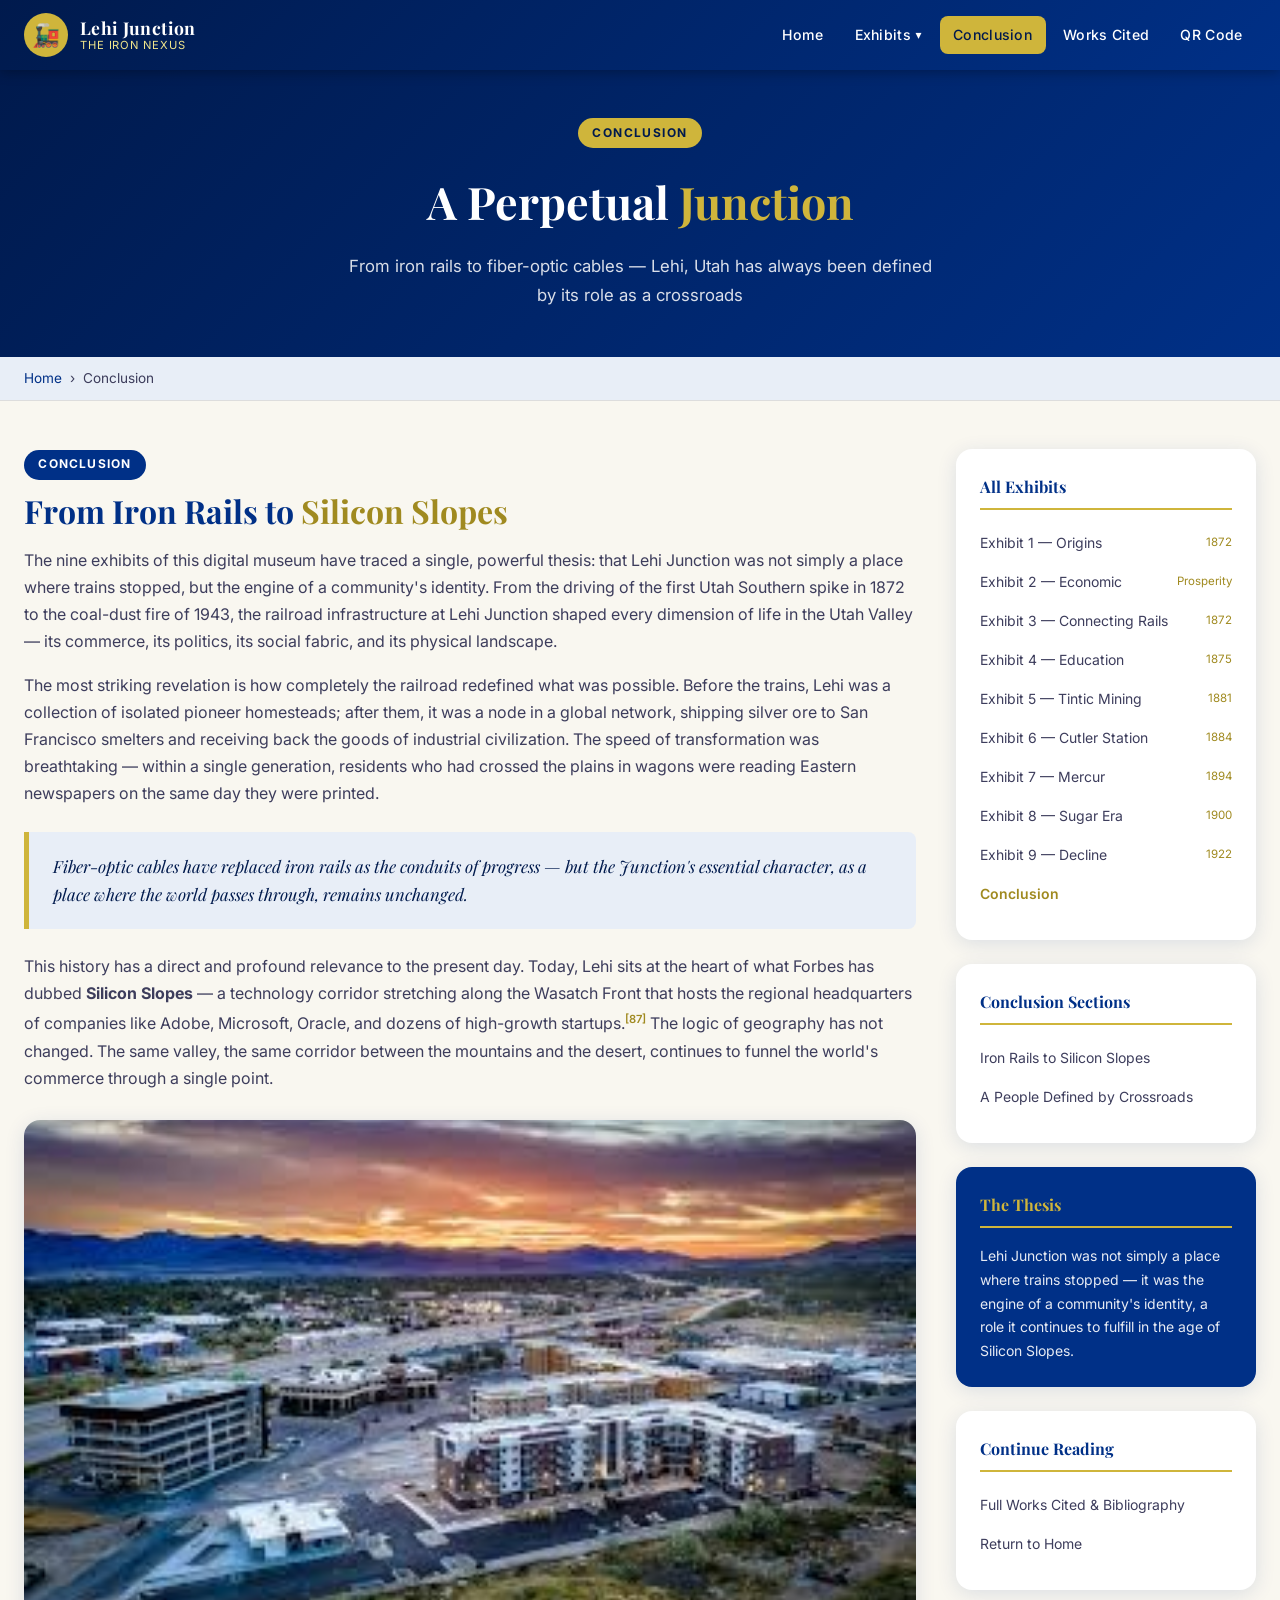
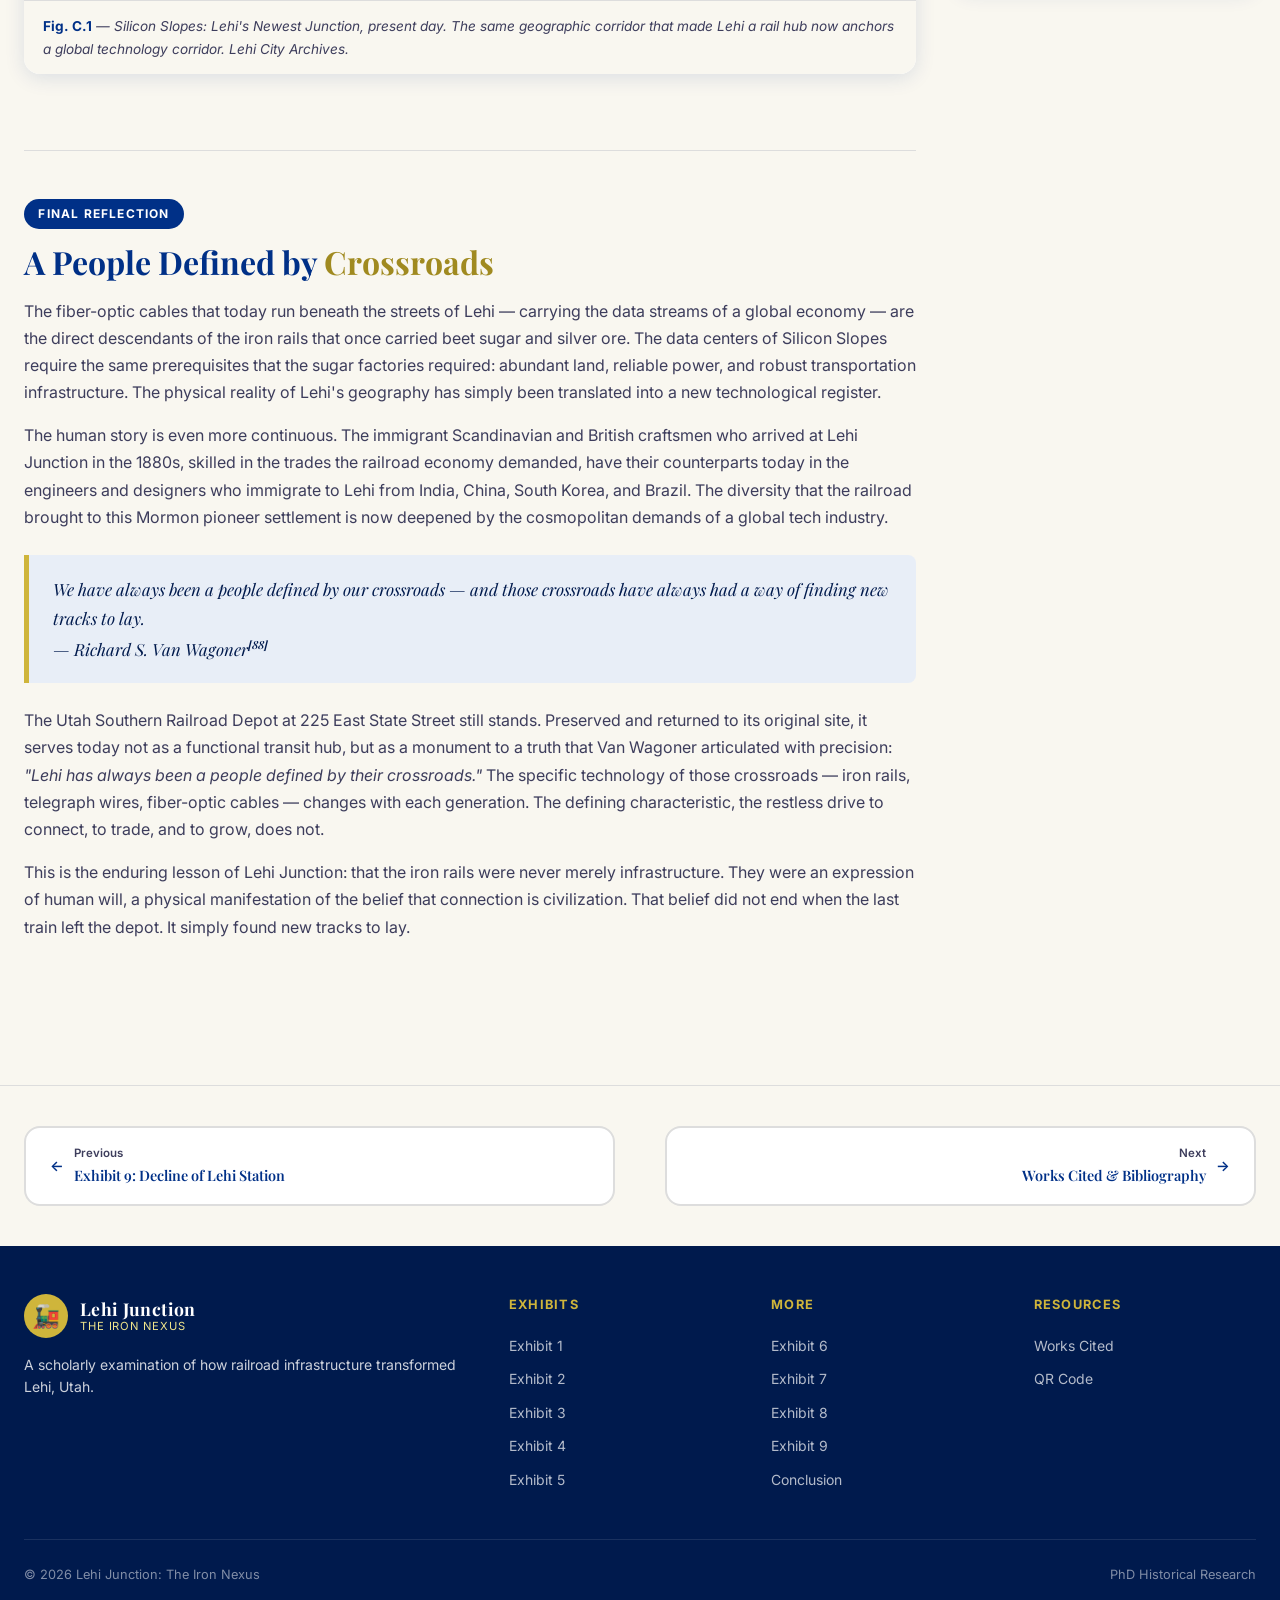
==== commit 9fdef8dc: "Fix .jpeg -> .jpg file extension mismatches for Picture25 and picture27" ====
--- a/conclusion.html
+++ b/conclusion.html
@@ -31,7 +31,7 @@
           <div class="pull-quote">Fiber-optic cables have replaced iron rails as the conduits of progress — but the Junction's essential character, as a place where the world passes through, remains unchanged.</div>
           <p>This history has a direct and profound relevance to the present day. Today, Lehi sits at the heart of what Forbes has dubbed <strong>Silicon Slopes</strong> — a technology corridor stretching along the Wasatch Front that hosts the regional headquarters of companies like Adobe, Microsoft, Oracle, and dozens of high-growth startups.<sup><a href="works-cited.html#fn87">[87]</a></sup> The logic of geography has not changed. The same valley, the same corridor between the mountains and the desert, continues to funnel the world's commerce through a single point.</p>
           <figure class="exhibit-figure">
-            <img src="images/picture27.jpeg" alt="Silicon Slopes: Lehi's newest junction" />
+            <img src="images/picture27.jpg" alt="Silicon Slopes: Lehi's newest junction" />
             <figcaption><strong>Fig. C.1</strong> — Silicon Slopes: Lehi's Newest Junction, present day. The same geographic corridor that made Lehi a rail hub now anchors a global technology corridor. <em>Lehi City Archives.</em></figcaption>
           </figure>
         </section>
